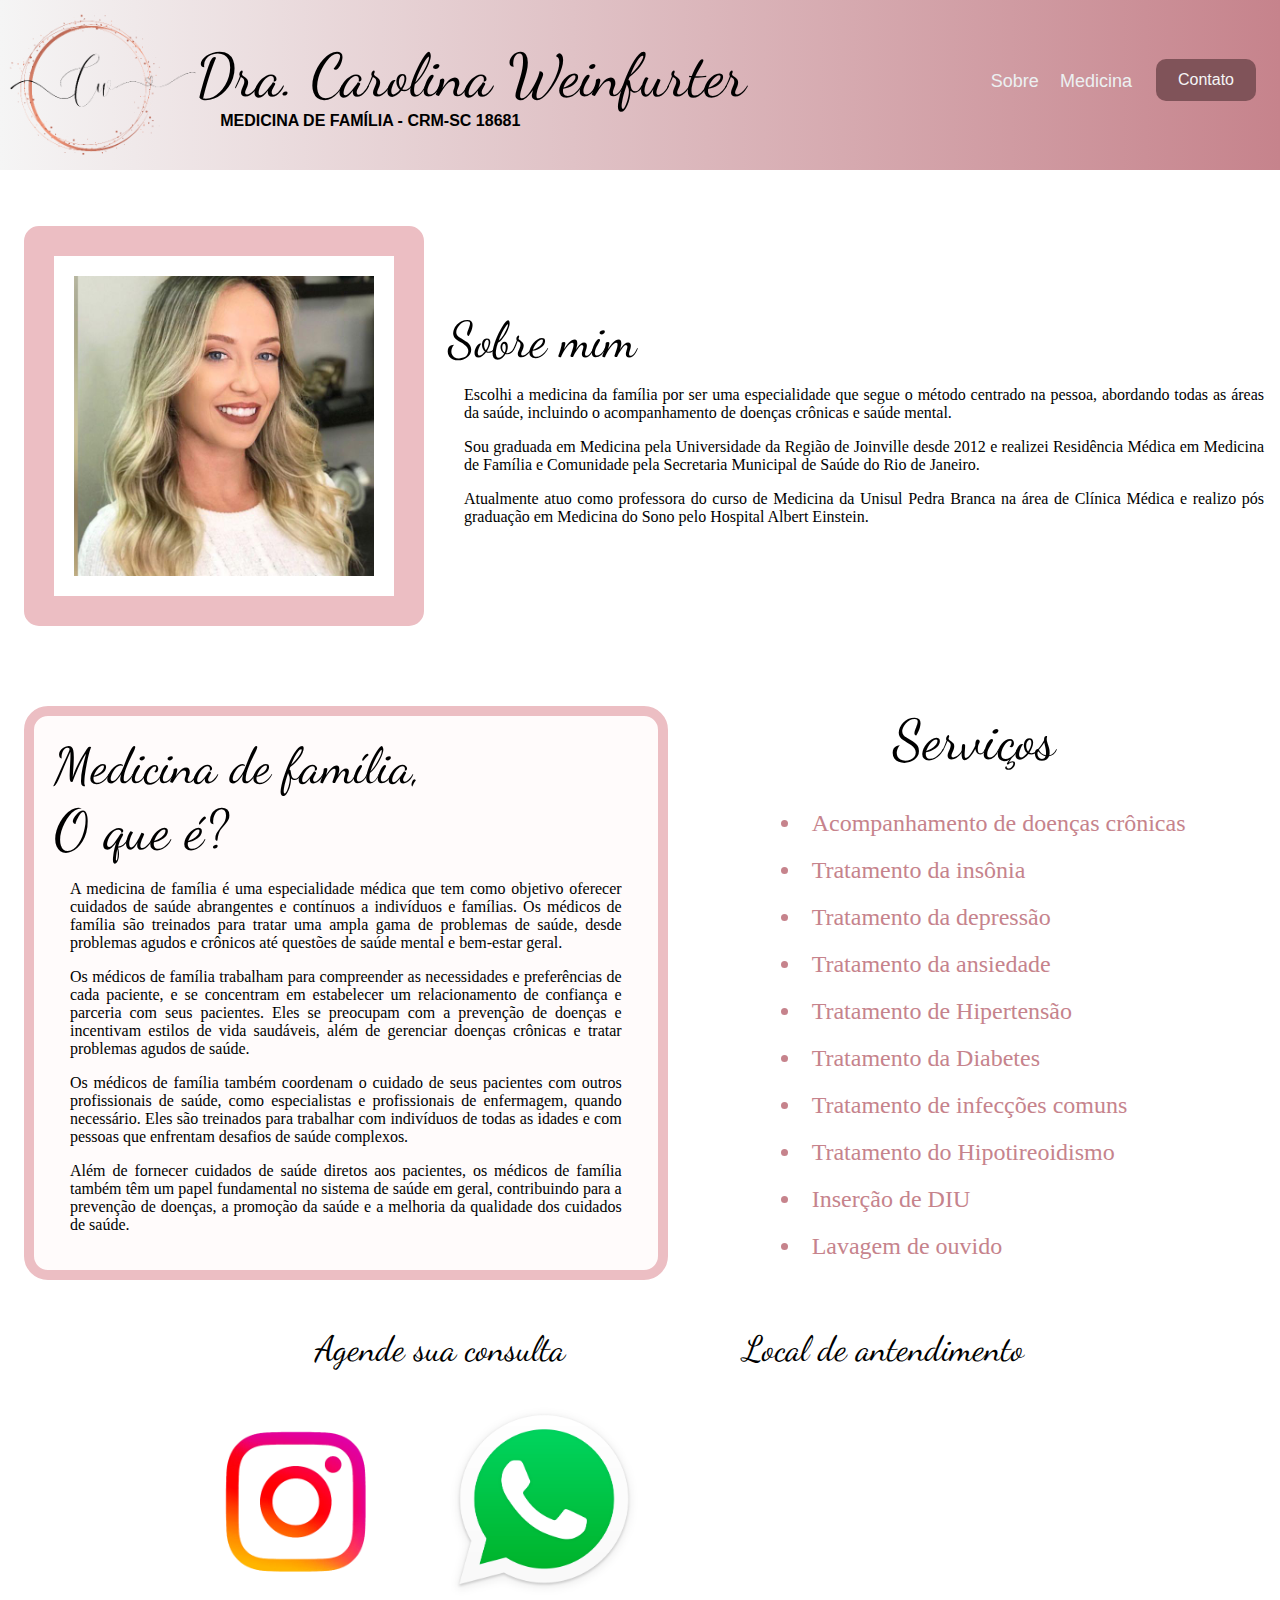
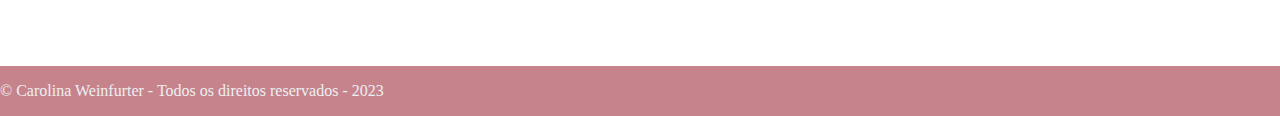
==== index.html @ 7e0176fa "inicial" ====
<!DOCTYPE html>
<html lang="pt-br">
<head>
    <meta charset="UTF-8">
    <meta http-equiv="X-UA-Compatible" content="IE=edge">
    <meta name="viewport" content="width=device-width, initial-scale=1.0">
    <title>CW - Medicina da família</title>
    <link rel="stylesheet" href="./styles.css" />
    <link rel="preconnect" href="https://fonts.googleapis.com">
    <link rel="preconnect" href="https://fonts.gstatic.com" crossorigin>
    <link href="https://fonts.googleapis.com/css2?family=Dancing+Script&display=swap" rel="stylesheet">
</head>
<body>
    <header>
        <div class="container">
            <img class="logo" src="./imagens/LOGO.png" alt="logo carolina weinfurter" />
            <div id="page-tittle">
                <h1>Dra. Carolina Weinfurter</h1>
                <h3>MEDICINA DE FAMÍLIA - CRM-SC 18681</h3>
            </div>
                <nav>
                    <ul>
                        <li>
                            <a href="#about-me">Sobre</a>
                        </li>
                        <li>
                            <a href="#family-medicine">Medicina</a>
                        </li>
                    </ul>
                </nav>
                <button href="contact" title="Contato">Contato</button>
        </div>
    </header>

    <section id="about-me">
        <div class="container">
            <img class="carolina-img" src="./imagens/sobre-mim.jpg" alt="Carolina Weinfurter" />
            <div>
                <div id="text-about">   
                    <h2>Sobre mim</h2>
                    <p>
                        Escolhi a medicina da família por ser uma especialidade que segue o método centrado na pessoa, abordando todas as áreas da saúde, incluindo o acompanhamento de doenças crônicas e saúde mental.
                    </p>
                    <p>
                        Sou graduada em Medicina pela Universidade da Região de Joinville desde 2012 e realizei  Residência Médica em Medicina de Família e Comunidade pela Secretaria Municipal de Saúde do Rio de Janeiro.
                    </p>
                    <p>
                        Atualmente atuo como professora do curso de Medicina da Unisul Pedra Branca na área de Clínica Médica e realizo pós graduação em Medicina do Sono pelo Hospital Albert Einstein.
                    </p>
                </div>
            </div>
        </div>
    </section>

    <section id="family-medicine">
        <div class="container">
            <div id="text-family">
                <h2>Medicina de família,</h2>
                <h1>O que é?</h1>
                <p>
                    A medicina de família é uma especialidade médica que tem como objetivo oferecer cuidados de saúde abrangentes e contínuos a indivíduos e famílias. Os médicos de família são treinados para tratar uma ampla gama de problemas de saúde, desde problemas agudos e crônicos até questões de saúde mental e bem-estar geral.
                </p>
                <p>
                    Os médicos de família trabalham para compreender as necessidades e preferências de cada paciente, e se concentram em estabelecer um relacionamento de confiança e parceria com seus pacientes. Eles se preocupam com a prevenção de doenças e incentivam estilos de vida saudáveis, além de gerenciar doenças crônicas e tratar problemas agudos de saúde.
                </p>
                <p>
                    Os médicos de família também coordenam o cuidado de seus pacientes com outros profissionais de saúde, como especialistas e profissionais de enfermagem, quando necessário. Eles são treinados para trabalhar com indivíduos de todas as idades e com pessoas que enfrentam desafios de saúde complexos.
                </p>
                <p>
                    Além de fornecer cuidados de saúde diretos aos pacientes, os médicos de família também têm um papel fundamental no sistema de saúde em geral, contribuindo para a prevenção de doenças, a promoção da saúde e a melhoria da qualidade dos cuidados de saúde.
                </p>
            </div>
            <div id="text-services">
                <h1>Serviços</h1>
                <ul>
                    <li>Acompanhamento de doenças crônicas</li>
                    <li>Tratamento da insônia</li>
                    <li>Tratamento da depressão</li>
                    <li>Tratamento da ansiedade</li>
                    <li>Tratamento de Hipertensão</li>
                    <li>Tratamento da Diabetes</li>
                    <li>Tratamento de infecções comuns</li>
                    <li>Tratamento do Hipotireoidismo</li>
                    <li>Inserção de DIU</li>
                    <li>Lavagem de ouvido</li>
                </ul>
            </div>
        </div>
    </section>

    <section id="contact">
        <div class="container">
            <div class="contact-methods">
                <div>
                    <h3>Agende sua consulta</h3>
                    <ul class="social-links">
                        <li>
                            <a href="https://www.instagram.com/dra.carolinaweinfurter/" title="Siga-nos no Instagram">
                                <img src="./imagens/instagram.png" alt="logo instagram" />
                            </a>
                        </li>
                        <li>
                            <a href="https://api.whatsapp.com/send?phone=554791534943&text=Ol%C3%A1%2C%20gostaria%20de%20agendar%20uma%20consulta%21" title="Agende comigo através do Whatsapp">
                                <img src="./imagens/whatsapp.png" alt="logo Whatsapp" />
                            </a>
                        </li>
                    </ul>
                </div>
                <div>
                    <h3>Local de antendimento</h3>
                    <iframe src="https://www.google.com/maps/embed?pb=!1m18!1m12!1m3!1d3536.0387828760404!2d-48.54468910000001!3d-27.592327200000003!2m3!1f0!2f0!3f0!3m2!1i1024!2i768!4f13.1!3m3!1m2!1s0x9527383c3e09223b%3A0xf10004b045549285!2sR.%20Em%C3%ADlio%20Blum%2C%20131%20-%20201a%20-%20Centro%2C%20Florian%C3%B3polis%20-%20SC%2C%2088020-010!5e0!3m2!1spt-BR!2sbr!4v1676498112238!5m2!1spt-BR!2sbr" width="400" height="200" style="border:0;" allowfullscreen="" loading="lazy" referrerpolicy="no-referrer-when-downgrade"></iframe>
                </div>
            </div>
        </div>
    </section>

    <footer>
        <div class="container">
            <p>
                &copy; Carolina Weinfurter - Todos os direitos reservados - 2023
            </p>
        </div>
    </footer>
    
</body>
</html>
---- styles.css ----
* {
    box-sizing: border-box;
    margin: 0;
    padding: 0;
    scroll-behavior: smooth;
}
/* #ffc9c9*/

header {
    padding: 10px 0;
    background-image: linear-gradient(to right,#f5f5f5, #c6838c);
    color: #ecf0f1;
}
.logo {
    height: 150px;
    background-color: transparent;
}

header h1 {
    font-family: 'Dancing Script', cursive;
    font-size: 60px;
    font-weight: normal;
    color: #000;
}

header h3 {
    color: #000;
    font-family:Arial, Helvetica, sans-serif;
    font-size: 16px;
    margin-left: 24px;
}

#page-tittle {
    display: flex;
    flex-direction: column;
}

header nav li {
    display: inline;
    margin-left: 16px;
    font-size: 18px;
}

header nav li a {
    color: #ecf0f1;
    text-decoration: none;
}

header button {
    background-color: #805359;
    color: #f5f5f5;
    padding: 10px 20px;
    border: 2px 2px;
    border-color: transparent;
    border-radius: 10px;
    cursor: pointer;
    font-family:Arial, Helvetica, sans-serif;
    margin-right: 24px;
    font-size: 16px;
    margin-bottom: 10px;
}

header button:hover {
    background-color: #f5f5f5;
    color: #000;
}

.container {
    max-width: 1280px;
    width: 100%;
    margin: 0 auto;
    display: flex;
    justify-content: space-between;
}

header .container {
    display: flex;
    align-items:center;
    justify-content: space-between;
}

nav {
    margin-left: auto;
    margin-right: 24px;
    padding-bottom: 7px;
    font-family:Arial, Helvetica, sans-serif;
    font-size: 16px;
}

section .container {
    display: flex;
    align-items: center;
}

section h1 {
    font-family: 'Dancing Script', cursive;
    font-size: 56px;
    font-weight: normal;
    margin-bottom: 16px;
}

section h2 {
    font-family: 'Dancing Script', cursive;
    font-size: 50px;
    font-weight: normal;
}

section {
    padding: 24px 0;
    background-image: linear-gradient(to right,#fff);
    color: #000;
}

section p {
    margin: 16px;
    text-align: justify;
}

section img {
    height: 500px;
    border-radius: 15px;
    border: none;
    margin: 32px;
    margin-left: auto;
}

.carolina-img {
    background-color: #FFF;
    padding: 20px;
    border: 30px solid #ecbec3;
    height: 400px;
    margin-right: 0px;
    margin-left: 24px;
}


#family-medicine div {

    width: 100%;
}

#text-family {
    background: #fffbfb;
    padding: 20px;
    border: 10px solid #ecbec3;
    border-radius: 24px;
    margin-left: 24px;
    text-align: justify;
}

#text-services ul {
    padding: 10px;
    margin-left: 100px;
}

#text-services li {
    padding: 10px;
    margin-left: 24px;
    font-size: 24px;
    color: #c6838c;
}

#text-services h1 {
    text-align: center;
}

/*
#family-medicine img {
    margin-left: 24px;
}*/

#text-about {
    margin-left: 24px;
}

#contact .container {
    display: block;
    font-family: 'Dancing Script', cursive;
    font-size: 30px;
}

#contact .container h3 {
    font-weight: normal;
}

.contact-methods {
    display: flex;
    justify-content:center;
    align-items: top;
    text-align: center;
}

.social-links img {
    height: 200px;
}

.social-links li {
    display: inline;
    margin-right: 8px;
}

#contact h2 {
    text-align: center;
}


.social-links li a {
    text-decoration: none;
}

footer {
    background-color: #c6838c;
    color: #ecf0f1;
    padding: 16px 0;
}
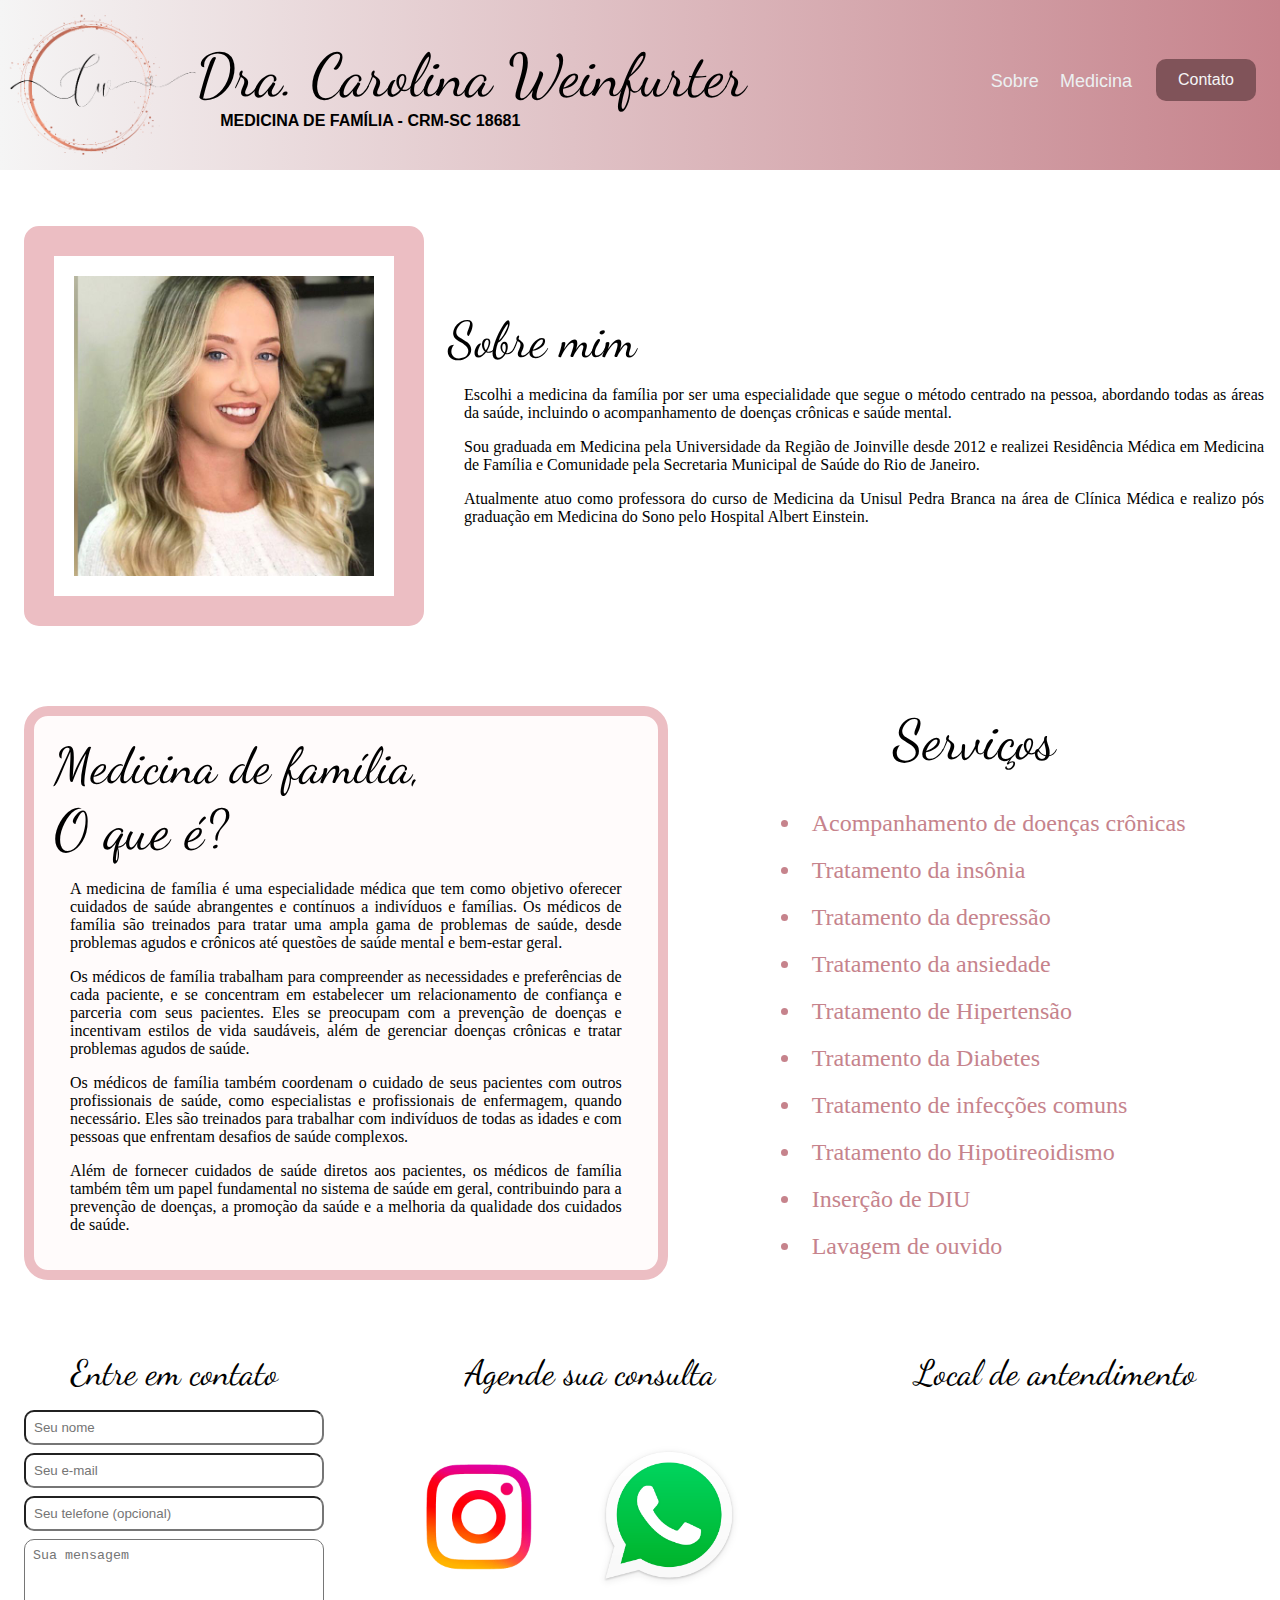
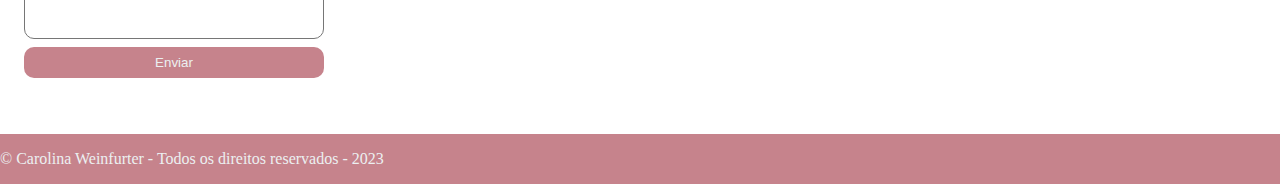
==== commit a1666cca: "Acrescentando formulário para contato e outras melhorias" ====
--- a/index.html
+++ b/index.html
@@ -92,6 +92,16 @@
         <div class="container">
             <div class="contact-methods">
                 <div>
+                    <h3>Entre em contato</h3>
+                    <form>
+                        <input type="text" placeholder="Seu nome" required />
+                        <input type="email" placeholder="Seu e-mail" required  />
+                        <input type="tel" placeholder="Seu telefone (opcional)" />
+                        <textarea placeholder="Sua mensagem" required></textarea>
+                        <button type="submit">Enviar</button>
+                    </form>
+                </div>
+                <div>
                     <h3>Agende sua consulta</h3>
                     <ul class="social-links">
                         <li>
--- a/styles.css
+++ b/styles.css
@@ -185,18 +185,20 @@
 
 .contact-methods {
     display: flex;
-    justify-content:center;
+    justify-content:space-between;
     align-items: top;
     text-align: center;
+    margin:24px
 }
 
 .social-links img {
-    height: 200px;
+    height: 150px;
 }
 
 .social-links li {
     display: inline;
-    margin-right: 8px;
+    margin-right: 0px;
+    justify-content: center;
 }
 
 #contact h2 {
@@ -206,10 +208,50 @@
 
 .social-links li a {
     text-decoration: none;
-}
+    margin: auto;
+}
+
+form input,
+form textarea,
+form button {
+    display: block;
+    width: 300px;
+    margin-bottom: 8px;
+    padding: 8px;
+    border-radius: 10px;
+}
+
+form textarea {
+    resize: none;
+    height: 100px;
+}
+
+section h3 {
+    margin-bottom: 16px;
+}
+
+form button {
+    background-color: #c6838c;
+    color: #ecf0f1;
+    border: none;
+    cursor: pointer;
+}
+
+form button:hover {
+    background-color: #ecbec3;
+}
+
+input:focus, textarea:focus {
+    outline-color: #c6838c;
+}
+
 
 footer {
     background-color: #c6838c;
     color: #ecf0f1;
     padding: 16px 0;
+}
+
+iframe {
+    border-radius: 10px;
 }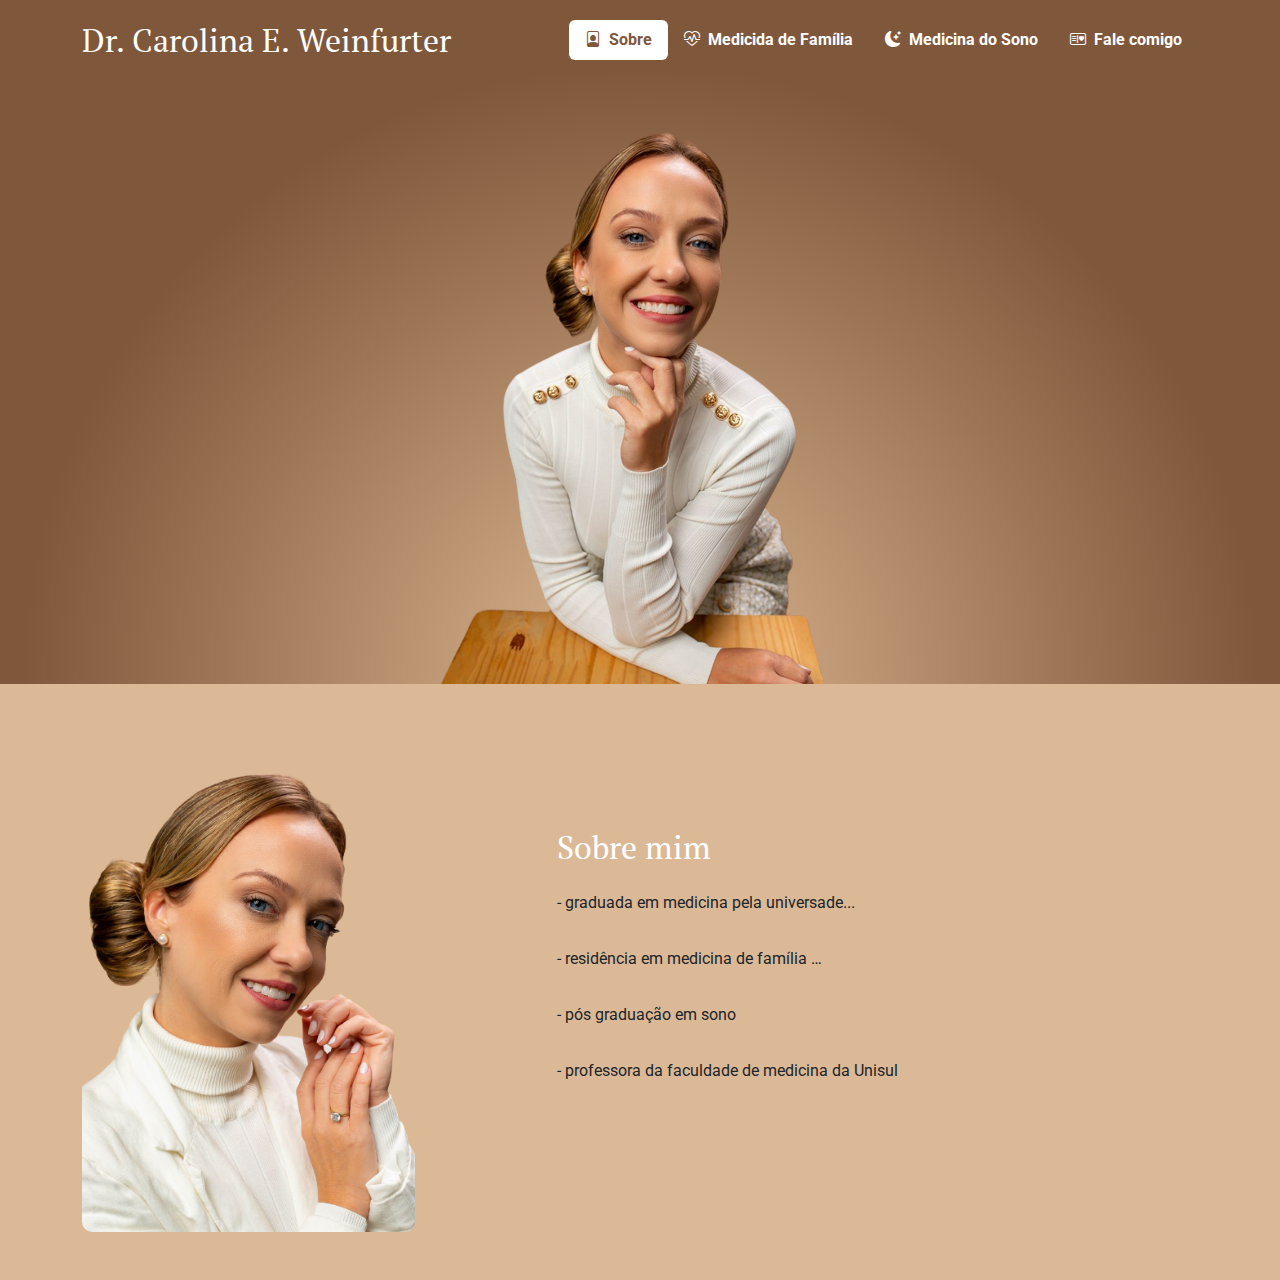
==== commit d9b91d58: "alterando layout - início" ====
--- a/index.html
+++ b/index.html
@@ -2,135 +2,85 @@
 <html lang="pt-br">
 <head>
     <meta charset="UTF-8">
-    <meta http-equiv="X-UA-Compatible" content="IE=edge">
     <meta name="viewport" content="width=device-width, initial-scale=1.0">
-    <title>CW - Medicina da família</title>
-    <link rel="stylesheet" href="./styles.css" />
+    <title>Dr. Carolina Weinfurter</title>
+    <link rel="stylesheet" href="https://cdn.jsdelivr.net/npm/bootstrap@5.3.1/dist/css/bootstrap.min.css">
     <link rel="preconnect" href="https://fonts.googleapis.com">
     <link rel="preconnect" href="https://fonts.gstatic.com" crossorigin>
-    <link href="https://fonts.googleapis.com/css2?family=Dancing+Script&display=swap" rel="stylesheet">
+    <link href="https://fonts.googleapis.com/css2?family=PT+Serif:wght@700&family=Roboto:wght@400;700&display=swap" rel="stylesheet">
+    <link rel="stylesheet" href="https://cdn.jsdelivr.net/npm/bootstrap-icons@1.10.5/font/bootstrap-icons.css">
+    <link rel="stylesheet" href="style.css">
 </head>
 <body>
-    <header>
+    <header class="navbar navbar-expand-lg sticky-top pt-3">
         <div class="container">
-            <img class="logo" src="./imagens/LOGO.png" alt="logo carolina weinfurter" />
-            <div id="page-tittle">
-                <h1>Dra. Carolina Weinfurter</h1>
-                <h3>MEDICINA DE FAMÍLIA - CRM-SC 18681</h3>
-            </div>
-                <nav>
-                    <ul>
-                        <li>
-                            <a href="#about-me">Sobre</a>
-                        </li>
-                        <li>
-                            <a href="#family-medicine">Medicina</a>
-                        </li>
-                    </ul>
-                </nav>
-                <button href="contact" title="Contato">Contato</button>
+            <h1 class="navbar-brand m-0 section-title">Dr. Carolina E. Weinfurter</h1>
+            <button class="navbar-toggler" data-bs-toggle="collapse" data-bs-target="#menu-navegacao">
+                <span class="navbar-toggler-icon"></span>
+            </button>
+            <nav class="navbar-collapse collapse justify-content-end" id="menu-navegacao">
+                <ul class="nav nav-pills d-block d-md-flex">
+                    <li class="nav-item fw-bold">
+                        <a class="nav-link active" href="">
+                            <i class="bi bi-file-person me-1"></i>
+                            Sobre
+                        </a>
+                    </li>
+                    <li class="nav-item fw-bold">
+                        <a class="nav-link" href="">
+                            <i class="bi bi-heart-pulse me-1"></i>
+                            Medicida de Família
+                        </a>
+                    </li>
+                    <li class="nav-item fw-bold">
+                        <a class="nav-link" href="">
+                            <i class="bi bi-moon-stars-fill me-1"></i>
+                            Medicina do Sono
+                        </a>
+                    </li>
+                    <li class="nav-item fw-bold">
+                        <a class="nav-link" href="">
+                            <i class="bi bi-postcard-heart me-1"></i>
+                            Fale comigo
+                        </a>
+                    </li>
+                </ul>
+            </nav>
         </div>
     </header>
-
-    <section id="about-me">
+    <section id="capa">
         <div class="container">
-            <img class="carolina-img" src="./imagens/sobre-mim.jpg" alt="Carolina Weinfurter" />
-            <div>
-                <div id="text-about">   
-                    <h2>Sobre mim</h2>
-                    <p>
-                        Escolhi a medicina da família por ser uma especialidade que segue o método centrado na pessoa, abordando todas as áreas da saúde, incluindo o acompanhamento de doenças crônicas e saúde mental.
+            <img src="src/images/semFundo/pic1.png" alt="Carolina Weinfurter" srcset="" class="imagem-capa">
+        </div>
+    </section>
+    <section id="sobre-mim" class="pt-5 pb-5">
+        <div class="container">
+            <div class="row animate__animated animate__slideInUp animate__slow">
+                <div class="col-md-3 sobre-mim-imagem-container">
+                    <img src="src/images/semFundo/pic3.png" class="d-block h-100 sobre-mim-imagem" alt="Carolina Weinfurter">
+                </div>
+                <div class="col-md-2">
+                </div>
+                <div class="col-md-7 pt-5 sobre-mim-texto">
+                    <h2 class="section-title pt-5 sobre-mim-titulo">
+                        Sobre mim
+                    </h2>
+                    <p class="pt-3">
+                        - graduada em medicina pela universade...
                     </p>
-                    <p>
-                        Sou graduada em Medicina pela Universidade da Região de Joinville desde 2012 e realizei  Residência Médica em Medicina de Família e Comunidade pela Secretaria Municipal de Saúde do Rio de Janeiro.
+                    <p class="pt-3">
+                        - residência em medicina de família …
+                    </p>  
+                    <p class="pt-3">
+                        - pós graduação em sono
                     </p>
-                    <p>
-                        Atualmente atuo como professora do curso de Medicina da Unisul Pedra Branca na área de Clínica Médica e realizo pós graduação em Medicina do Sono pelo Hospital Albert Einstein.
+                    <p class="pt-3">
+                        - professora da faculdade de medicina da Unisul
                     </p>
                 </div>
             </div>
         </div>
     </section>
-
-    <section id="family-medicine">
-        <div class="container">
-            <div id="text-family">
-                <h2>Medicina de família,</h2>
-                <h1>O que é?</h1>
-                <p>
-                    A medicina de família é uma especialidade médica que tem como objetivo oferecer cuidados de saúde abrangentes e contínuos a indivíduos e famílias. Os médicos de família são treinados para tratar uma ampla gama de problemas de saúde, desde problemas agudos e crônicos até questões de saúde mental e bem-estar geral.
-                </p>
-                <p>
-                    Os médicos de família trabalham para compreender as necessidades e preferências de cada paciente, e se concentram em estabelecer um relacionamento de confiança e parceria com seus pacientes. Eles se preocupam com a prevenção de doenças e incentivam estilos de vida saudáveis, além de gerenciar doenças crônicas e tratar problemas agudos de saúde.
-                </p>
-                <p>
-                    Os médicos de família também coordenam o cuidado de seus pacientes com outros profissionais de saúde, como especialistas e profissionais de enfermagem, quando necessário. Eles são treinados para trabalhar com indivíduos de todas as idades e com pessoas que enfrentam desafios de saúde complexos.
-                </p>
-                <p>
-                    Além de fornecer cuidados de saúde diretos aos pacientes, os médicos de família também têm um papel fundamental no sistema de saúde em geral, contribuindo para a prevenção de doenças, a promoção da saúde e a melhoria da qualidade dos cuidados de saúde.
-                </p>
-            </div>
-            <div id="text-services">
-                <h1>Serviços</h1>
-                <ul>
-                    <li>Acompanhamento de doenças crônicas</li>
-                    <li>Tratamento da insônia</li>
-                    <li>Tratamento da depressão</li>
-                    <li>Tratamento da ansiedade</li>
-                    <li>Tratamento de Hipertensão</li>
-                    <li>Tratamento da Diabetes</li>
-                    <li>Tratamento de infecções comuns</li>
-                    <li>Tratamento do Hipotireoidismo</li>
-                    <li>Inserção de DIU</li>
-                    <li>Lavagem de ouvido</li>
-                </ul>
-            </div>
-        </div>
-    </section>
-
-    <section id="contact">
-        <div class="container">
-            <div class="contact-methods">
-                <div>
-                    <h3>Entre em contato</h3>
-                    <form>
-                        <input type="text" placeholder="Seu nome" required />
-                        <input type="email" placeholder="Seu e-mail" required  />
-                        <input type="tel" placeholder="Seu telefone (opcional)" />
-                        <textarea placeholder="Sua mensagem" required></textarea>
-                        <button type="submit">Enviar</button>
-                    </form>
-                </div>
-                <div>
-                    <h3>Agende sua consulta</h3>
-                    <ul class="social-links">
-                        <li>
-                            <a href="https://www.instagram.com/dra.carolinaweinfurter/" title="Siga-nos no Instagram">
-                                <img src="./imagens/instagram.png" alt="logo instagram" />
-                            </a>
-                        </li>
-                        <li>
-                            <a href="https://api.whatsapp.com/send?phone=554791534943&text=Ol%C3%A1%2C%20gostaria%20de%20agendar%20uma%20consulta%21" title="Agende comigo através do Whatsapp">
-                                <img src="./imagens/whatsapp.png" alt="logo Whatsapp" />
-                            </a>
-                        </li>
-                    </ul>
-                </div>
-                <div>
-                    <h3>Local de antendimento</h3>
-                    <iframe src="https://www.google.com/maps/embed?pb=!1m18!1m12!1m3!1d3536.0387828760404!2d-48.54468910000001!3d-27.592327200000003!2m3!1f0!2f0!3f0!3m2!1i1024!2i768!4f13.1!3m3!1m2!1s0x9527383c3e09223b%3A0xf10004b045549285!2sR.%20Em%C3%ADlio%20Blum%2C%20131%20-%20201a%20-%20Centro%2C%20Florian%C3%B3polis%20-%20SC%2C%2088020-010!5e0!3m2!1spt-BR!2sbr!4v1676498112238!5m2!1spt-BR!2sbr" width="400" height="200" style="border:0;" allowfullscreen="" loading="lazy" referrerpolicy="no-referrer-when-downgrade"></iframe>
-                </div>
-            </div>
-        </div>
-    </section>
-
-    <footer>
-        <div class="container">
-            <p>
-                &copy; Carolina Weinfurter - Todos os direitos reservados - 2023
-            </p>
-        </div>
-    </footer>
-    
+    <script src="https://cdn.jsdelivr.net/npm/bootstrap@5.3.1/dist/js/bootstrap.bundle.min.js"></script>
 </body>
 </html>--- a/style.css
+++ b/style.css
@@ -0,0 +1,84 @@
+body {
+    font-family: Roboto, sans-serif;
+}
+
+.section-title {
+    font-family: 'PT Serif', serif;
+    color: #ffff;
+    font-size: xx-large;
+}
+
+.navbar {
+    background-color: #7f573b;
+}
+
+.nav .nav-link.active {
+    background-color: #ffff;
+    color: #7f573b;
+}
+
+.nav .nav-link,
+.navbar-brand,
+.navbar-brand:hover {
+    color: #ffff;
+}
+
+.navbar-brand {
+    font-size: xx-large;
+}
+
+.navbar-toggler {
+    background-color: #7f573b;
+    color: #ffff;
+}
+
+#capa {
+    text-align: center;
+    background: radial-gradient(circle at center bottom, #d7b18c 5%, #7f573b 70%);
+    height: 100%;
+}
+
+.imagem-capa {
+    max-width: 100%;
+    transition: transform 0.5s ease;
+    display: inline-block;
+    bottom: 0;
+    transform-origin: center bottom;
+}
+
+.imagem-capa:hover {
+    transform: scale(1.05);
+}
+
+#sobre-mim{
+    background-image: url(src/images/semFundo/conceito-de-saude.jpg);
+    background-size: cover;
+    position: relative;
+}
+
+#sobre-mim::before {
+    content: '';
+    position: absolute;
+    top: 0;
+    right: 0;
+    bottom: 0;
+    left: 0;
+    background-color: rgba(215, 177, 140, 0.9);
+    z-index: 0;
+}
+
+.sobre-mim-imagem-container {
+    position: relative;
+    z-index: 2;
+}
+
+.sobre-mim-imagem {
+    max-height: 500px;
+    border-radius: 10px;
+    display: inline-block;
+    z-index: 2;
+}
+
+.sobre-mim-texto {
+    z-index: 1;
+}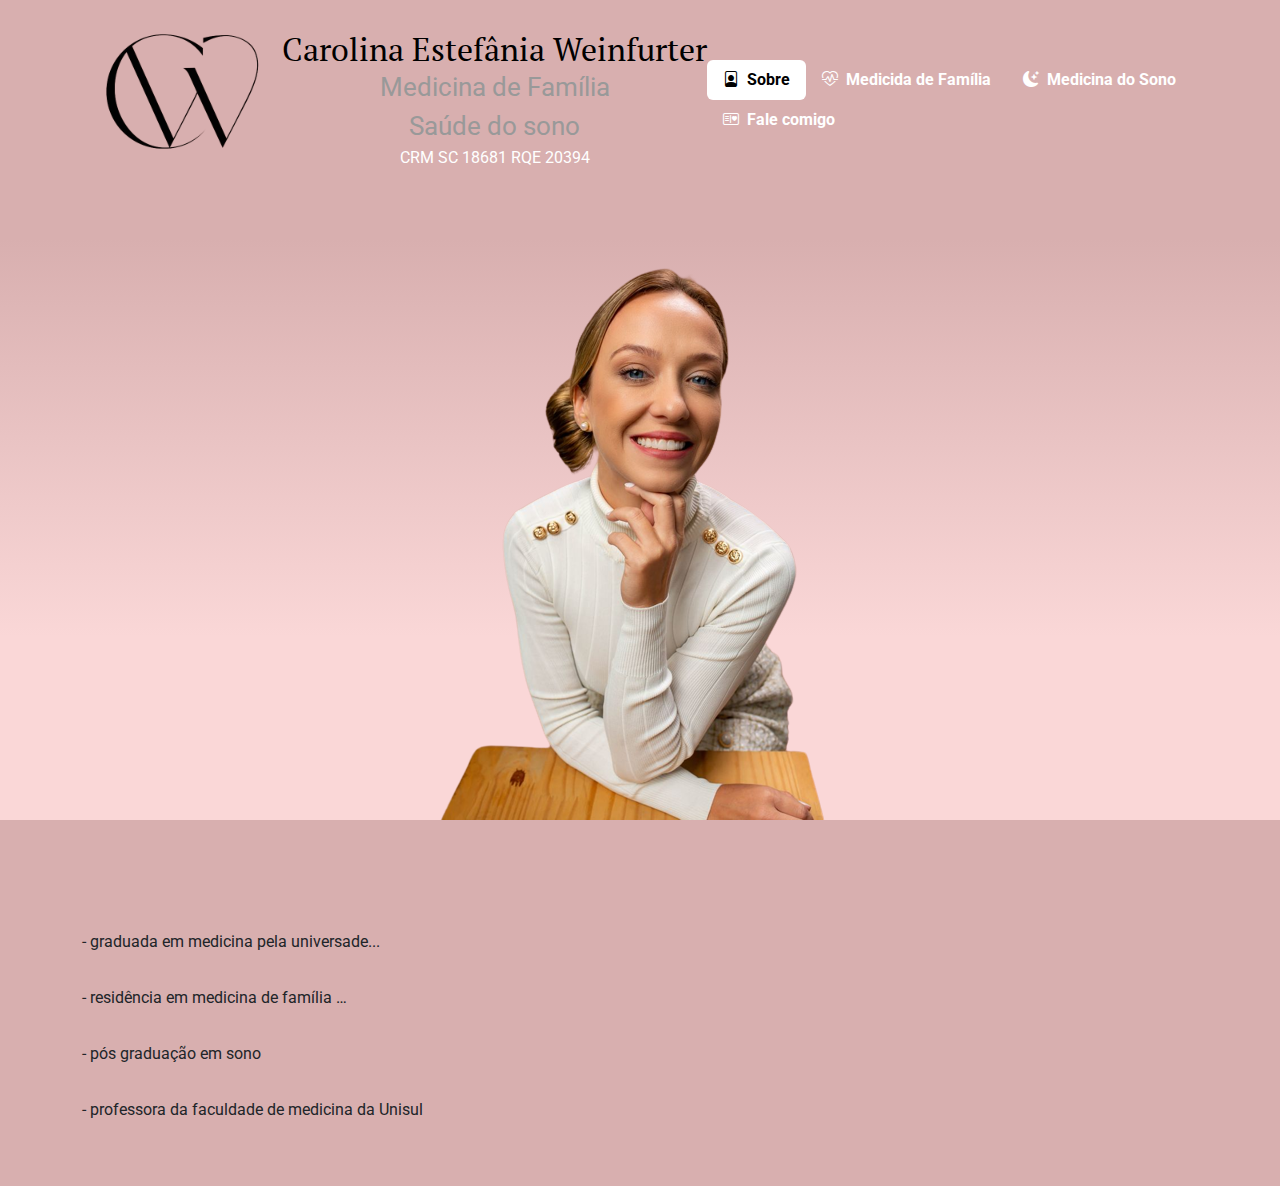
==== commit adb04dd6: "alterando cores e layout" ====
--- a/index.html
+++ b/index.html
@@ -3,7 +3,8 @@
 <head>
     <meta charset="UTF-8">
     <meta name="viewport" content="width=device-width, initial-scale=1.0">
-    <title>Dr. Carolina Weinfurter</title>
+    <link rel="icon" href="src/images/logo.svg" type="image/x-icon">
+    <title>Carolina Weinfurter</title>
     <link rel="stylesheet" href="https://cdn.jsdelivr.net/npm/bootstrap@5.3.1/dist/css/bootstrap.min.css">
     <link rel="preconnect" href="https://fonts.googleapis.com">
     <link rel="preconnect" href="https://fonts.gstatic.com" crossorigin>
@@ -12,9 +13,16 @@
     <link rel="stylesheet" href="style.css">
 </head>
 <body>
-    <header class="navbar navbar-expand-lg sticky-top pt-3">
+    <header class="navbar navbar-expand-lg sticky-top pt-0 mt-0">
         <div class="container">
-            <h1 class="navbar-brand m-0 section-title">Dr. Carolina E. Weinfurter</h1>
+            <img src="src/images/logo.png" alt="" class="logo">
+            <div class="title-container">
+                <h1 class="navbar-brand m-0 section-title">Carolina Estefânia Weinfurter</h1>
+                <div class="subtitles">
+                    <p class="subtitle1 m-0">Medicina de Família<br> Saúde do sono</p>
+                    <p class="subtitle2 m-0">CRM SC 18681 RQE 20394</p>
+                </div>
+            </div>
             <button class="navbar-toggler" data-bs-toggle="collapse" data-bs-target="#menu-navegacao">
                 <span class="navbar-toggler-icon"></span>
             </button>
@@ -53,15 +61,11 @@
             <img src="src/images/semFundo/pic1.png" alt="Carolina Weinfurter" srcset="" class="imagem-capa">
         </div>
     </section>
-    <section id="sobre-mim" class="pt-5 pb-5">
+    <section id="sobre-mim" class="pt-0 pb-5">
         <div class="container">
             <div class="row animate__animated animate__slideInUp animate__slow">
-                <div class="col-md-3 sobre-mim-imagem-container">
-                    <img src="src/images/semFundo/pic3.png" class="d-block h-100 sobre-mim-imagem" alt="Carolina Weinfurter">
                 </div>
-                <div class="col-md-2">
-                </div>
-                <div class="col-md-7 pt-5 sobre-mim-texto">
+                <div class="col-md-10 pt-0 sobre-mim-texto">
                     <h2 class="section-title pt-5 sobre-mim-titulo">
                         Sobre mim
                     </h2>
--- a/style.css
+++ b/style.css
@@ -4,28 +4,49 @@
 
 .section-title {
     font-family: 'PT Serif', serif;
-    color: #ffff;
+    color: #0000;
     font-size: xx-large;
 }
 
 .navbar {
-    background-color: #7f573b;
+    background-color: #D8afaf;
 }
 
 .nav .nav-link.active {
     background-color: #ffff;
-    color: #7f573b;
+    color: #000000;
+}
+
+.logo {
+    max-height: 200px;
+}
+
+.navbar-brand {
+    color:black;
+    font-size: 32px;
+    padding: 0;
+    margin: 0;
+}
+.subtitle1 {
+    color: #999999;
+    text-align: center;
+    padding: 0;
+    margin: 0;
+    font-size: 26px;
+}
+
+.subtitle2 {
+    text-align: center;
+    padding: 0;
+    margin: 0;
 }
 
 .nav .nav-link,
-.navbar-brand,
+.subtitle2,
 .navbar-brand:hover {
     color: #ffff;
 }
 
-.navbar-brand {
-    font-size: xx-large;
-}
 
 .navbar-toggler {
     background-color: #7f573b;
@@ -34,7 +55,7 @@
 
 #capa {
     text-align: center;
-    background: radial-gradient(circle at center bottom, #d7b18c 5%, #7f573b 70%);
+    background: linear-gradient(to bottom, #D8afaf 5%, #fad7d7 70%);
     height: 100%;
 }
 
@@ -50,20 +71,8 @@
     transform: scale(1.05);
 }
 
-#sobre-mim{
-    background-image: url(src/images/semFundo/conceito-de-saude.jpg);
-    background-size: cover;
-    position: relative;
-}
-
-#sobre-mim::before {
-    content: '';
-    position: absolute;
-    top: 0;
-    right: 0;
-    bottom: 0;
-    left: 0;
-    background-color: rgba(215, 177, 140, 0.9);
+#sobre-mim {
+    background-color: #D8afaf;
     z-index: 0;
 }
 
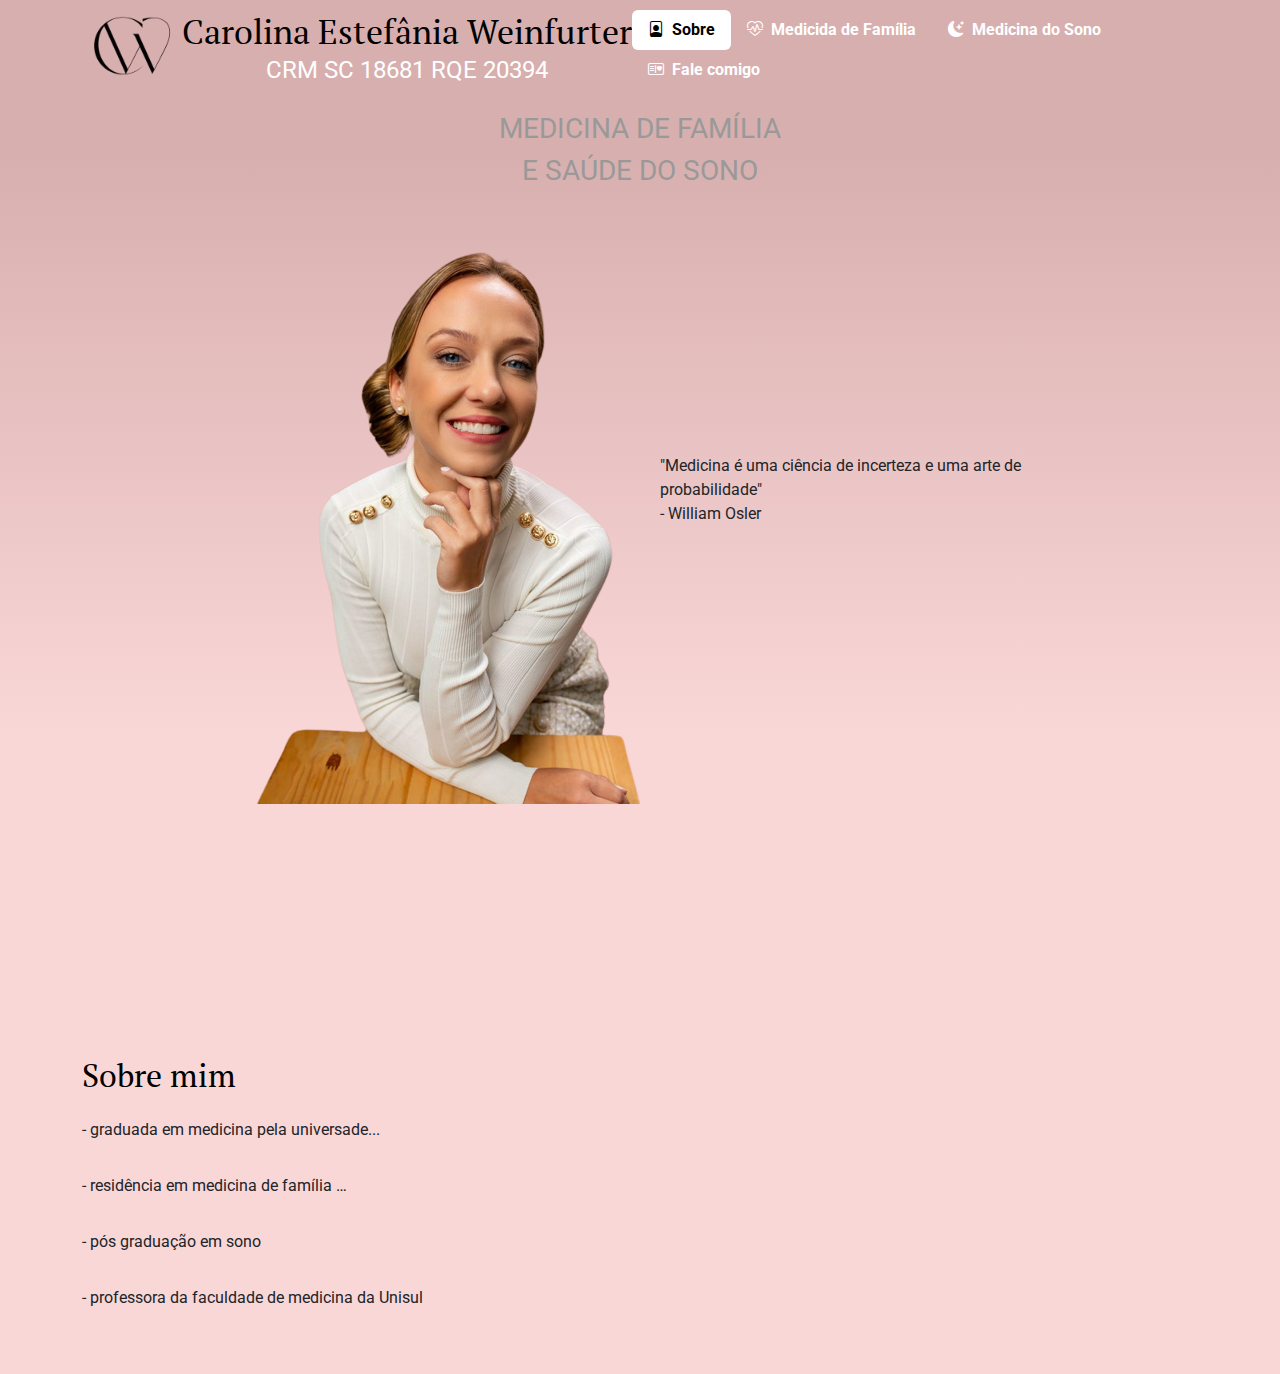
==== commit 8db04ffc: "ajustando página" ====
--- a/index.html
+++ b/index.html
@@ -19,14 +19,13 @@
             <div class="title-container">
                 <h1 class="navbar-brand m-0 section-title">Carolina Estefânia Weinfurter</h1>
                 <div class="subtitles">
-                    <p class="subtitle1 m-0">Medicina de Família<br> Saúde do sono</p>
                     <p class="subtitle2 m-0">CRM SC 18681 RQE 20394</p>
                 </div>
             </div>
             <button class="navbar-toggler" data-bs-toggle="collapse" data-bs-target="#menu-navegacao">
                 <span class="navbar-toggler-icon"></span>
             </button>
-            <nav class="navbar-collapse collapse justify-content-end" id="menu-navegacao">
+            <nav class="navbar-collapse collapse justify-content-end md-4" id="menu-navegacao">
                 <ul class="nav nav-pills d-block d-md-flex">
                     <li class="nav-item fw-bold">
                         <a class="nav-link active" href="">
@@ -58,7 +57,14 @@
     </header>
     <section id="capa">
         <div class="container">
-            <img src="src/images/semFundo/pic1.png" alt="Carolina Weinfurter" srcset="" class="imagem-capa">
+            <p class="subtitle1 m-0">MEDICINA DE FAMÍLIA<br>E SAÚDE DO SONO</p>
+            <div class="container capa-container">
+                <img src="src/images/semFundo/pic1.png" alt="Carolina Weinfurter" srcset="" class="imagem-capa">
+                <p class="texto-capa">"Medicina é uma ciência de incerteza e uma arte de probabilidade"
+                    <br>
+                    - William Osler
+                </p>
+            </div>
         </div>
     </section>
     <section id="sobre-mim" class="pt-0 pb-5">
--- a/style.css
+++ b/style.css
@@ -18,12 +18,12 @@
 }
 
 .logo {
-    max-height: 200px;
+    max-height: 100px;
 }
 
 .navbar-brand {
     color:black;
-    font-size: 32px;
+    font-size: 34px;
     padding: 0;
     margin: 0;
 }
@@ -32,13 +32,14 @@
     text-align: center;
     padding: 0;
     margin: 0;
-    font-size: 26px;
+    font-size: 28px;
 }
 
 .subtitle2 {
     text-align: center;
     padding: 0;
     margin: 0;
+    font-size: 24px;
 }
 
 .nav .nav-link,
@@ -56,14 +57,26 @@
 #capa {
     text-align: center;
     background: linear-gradient(to bottom, #D8afaf 5%, #fad7d7 70%);
-    height: 100%;
+    height: 100vh;
+}
+
+.capa-container {
+    display: flex;
+    flex-wrap: wrap;
+    justify-content: center;
+    align-items: center;
+    max-width: 800px;
+    margin: 0 auto;
+}
+
+.texto-capa {
+    flex: 1; /* Cresce para ocupar o espaço disponível */
+    text-align: left; /* Alinha o texto à direita */
 }
 
 .imagem-capa {
     max-width: 100%;
     transition: transform 0.5s ease;
-    display: inline-block;
-    bottom: 0;
     transform-origin: center bottom;
 }
 
@@ -72,7 +85,7 @@
 }
 
 #sobre-mim {
-    background-color: #D8afaf;
+    background-color: #fad7d7;
     z-index: 0;
 }
 
@@ -88,6 +101,10 @@
     z-index: 2;
 }
 
+.sobre-mim-titulo {
+    color: #000000;
+}
+
 .sobre-mim-texto {
     z-index: 1;
 }